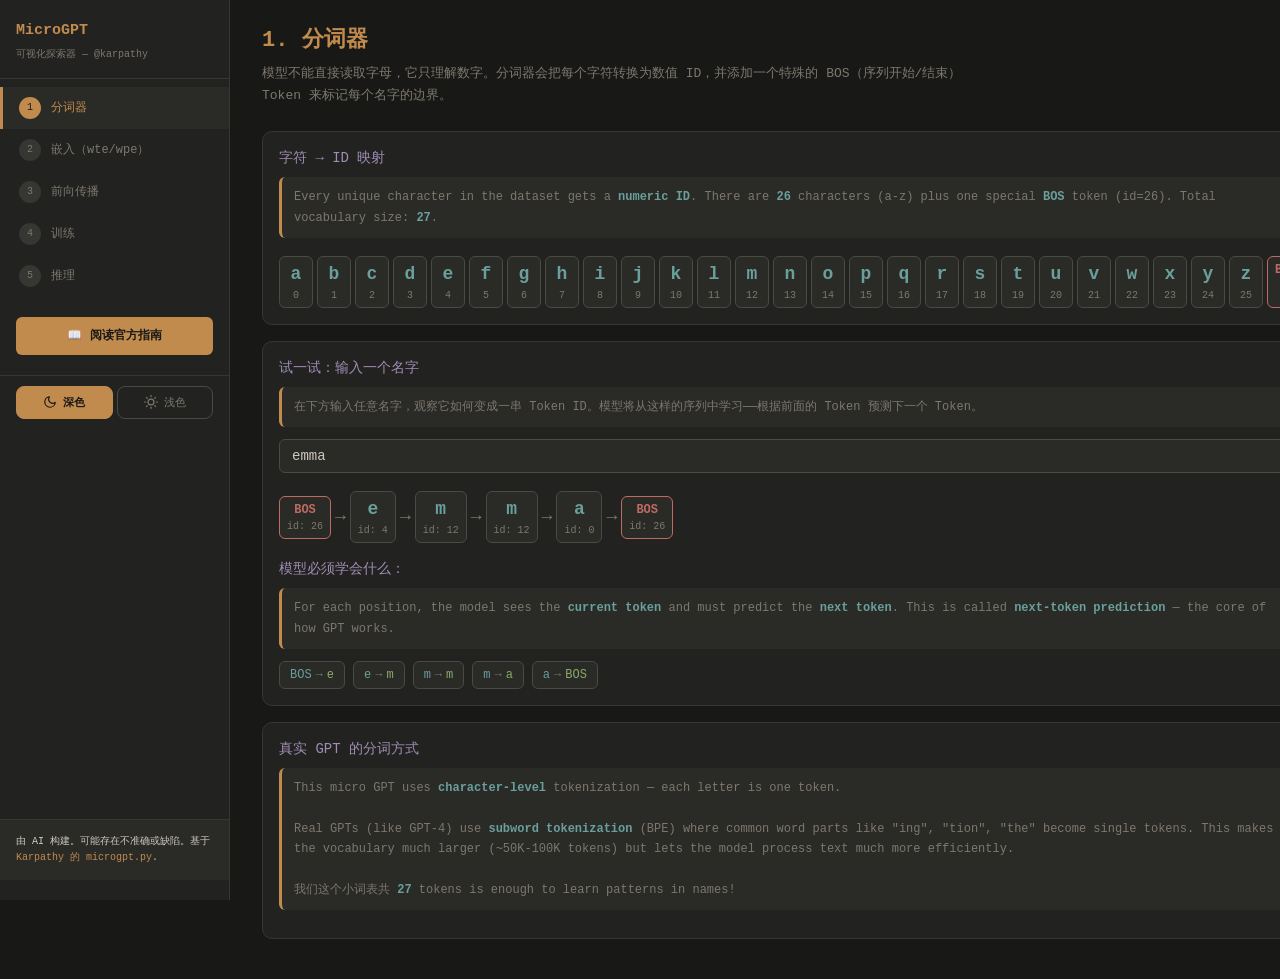
==== index.html @ 75fa40b5 "feat: 修复CORS问题" ====
<!doctype html>
<html lang="zh-CN">

<head>
  <meta charset="UTF-8" />
  <meta name="viewport" content="width=device-width, initial-scale=1.0" />
  <title>MicroGPT 可视化探索器</title>
  <link rel="stylesheet" href="./assets/index.css" />
</head>

<body>
  <div id="root"></div>

  <script type="module" src="./assets/index.js"></script>
  <script>
    (function () {
      const exactMap = new Map([
        ["MicroGPT", "MicroGPT"],
        ["Visual Explorer — @karpathy", "可视化探索器 — @karpathy"],
        ["📖 Read Official Guide", "📖 阅读官方指南"],
        ["Dark", "深色"],
        ["Light", "浅色"],
        ["Tokenizer", "分词器"],
        ["Embeddings (wte/wpe)", "嵌入（wte/wpe）"],
        ["Forward Pass", "前向传播"],
        ["Training", "训练"],
        ["Inference", "推理"],

        ["1. Tokenizer", "1. 分词器"],
        ["Character → ID Mapping", "字符 → ID 映射"],
        ["Try It: Type a Name", "试一试：输入一个名字"],
        ["What the model must learn:", "模型必须学会什么："],
        ["How tokenization works in real GPTs", "真实 GPT 的分词方式"],
        ["Type a name...", "输入一个名字..."],

        ["2. Embeddings (wte & wpe)", "2. 嵌入（wte 与 wpe）"],
        ["wte — Token Embeddings", "wte — Token 嵌入"],
        ["wpe — Position Embeddings", "wpe — 位置嵌入"],
        ["How wte + wpe combine", "wte + wpe 如何结合"],
        ["combined (input to the model)", "combined（模型输入）"],
        ["position embedding", "位置嵌入"],

        ["3. Forward Pass", "3. 前向传播"],
        ["Select Input", "选择输入"],
        ["Token:", "Token："],
        ["Position:", "位置："],
        ["Data flowing through the model", "数据在模型中的流动"],
        ["Intermediate Vectors (16 dims)", "中间向量（16 维）"],
        ["Output: Next Token Probabilities", "输出：下一个 Token 的概率"],
        ["Attention Weights (4 heads)", "注意力权重（4 个头）"],
        ["MLP Hidden Layer (64 neurons)", "MLP 隐藏层（64 个神经元）"],

        ["4. Training", "4. 训练"],
        ["Controls", "控制"],
        ["Train 200 Steps", "训练 200 步"],
        ["Train 500", "训练 500"],
        ["Train 1000", "训练 1000"],
        ["Stop", "停止"],
        ["Reset Model", "重置模型"],
        ["Loss Over Time", "损失随时间变化"],
        ["Last Training Step Detail", "最近一步训练详情"],
        ["What happens in each training step", "每一步训练发生了什么"],
        ["Step:", "步数："],
        ["Loss:", "损失："],
        ["LR:", "学习率："],
        ["Name:", "名字："],

        ["5. Inference", "5. 推理"],
        ["Generate", "生成"],
        ["Generate 1", "生成 1 个"],
        ["Generate 10", "生成 10 个"],
        ["Clear", "清空"],
        ["Temperature:", "温度："],
        ["How generation works", "生成是如何工作的"],

        [
          "Built with AI. May contain inaccuracies or bugs. Based on",
          "由 AI 构建。可能存在不准确或缺陷。基于"
        ],
        ["Karpathy's microgpt.py", "Karpathy 的 microgpt.py"],

        [
          "The model cannot read letters. It only understands numbers. The tokenizer converts each character to a numeric ID, and adds a special BOS (Begin/End of Sequence) token to mark the boundaries of each name.",
          "模型不能直接读取字母，它只理解数字。分词器会把每个字符转换为数值 ID，并添加一个特殊的 BOS（序列开始/结束）Token 来标记每个名字的边界。"
        ],
        [
          "Type any name below. Watch how it becomes a sequence of token IDs. The model will learn from sequences like this — predicting each next token from the previous ones.",
          "在下方输入任意名字，观察它如何变成一串 Token ID。模型将从这样的序列中学习——根据前面的 Token 预测下一个 Token。"
        ],
        [
          "For each position, the model sees the current token and must predict the next token. This is called next-token prediction — the core of how GPT works.",
          "在每个位置上，模型看到当前 Token，并必须预测下一个 Token。这称为“下一个 Token 预测”，也是 GPT 的核心机制。"
        ],
        [
          "This micro GPT uses character-level tokenization — each letter is one token.",
          "这个 micro GPT 使用字符级分词——每个字母就是一个 Token。"
        ],
        [
          "Real GPTs (like GPT-4) use subword tokenization",
          "真实 GPT（如 GPT-4）使用子词分词"
        ],
        [
          "Our tiny vocab of",
          "我们这个小词表共"
        ],

        [
          "Watch one token flow through the entire model. Each step transforms the 16-number vector until it becomes 27 probability scores — one for each possible next character.",
          "观察一个 Token 如何流经整个模型。每一步都会变换这个 16 维向量，直到得到 27 个概率分数——对应每个可能的下一个字符。"
        ],
        [
          "Each box shows the data at that stage. The 16 numbers get transformed at each step. Colors show values:",
          "每个方框展示该阶段的数据。16 个数会在每一步被变换。颜色表示数值："
        ],

        [
          "Each step: pick a name, feed its characters one by one, measure how wrong the predictions are (loss), then adjust all parameters to reduce the error. Watch the loss drop from ~3.3 (random guessing) as the model learns character patterns.",
          "每一步训练：选取一个名字，逐个输入字符，衡量预测错误程度（loss），再调整所有参数以降低误差。随着模型学到字符模式，损失会从约 3.3（随机猜测）逐步下降。"
        ],
        [
          "The model outputs these probabilities for the next character. The",
          "模型给出下一个字符的这些概率。"
        ],
        [
          "After training, the model generates new names it has never seen. Starting from BOS, it predicts the next character, samples one, feeds it back in, and repeats until BOS appears again.",
          "训练后，模型会生成从未见过的新名字。从 BOS 开始，它预测下一个字符、采样一个结果并回馈为下一步输入，重复直到再次出现 BOS。"
        ],
        [
          "The model hasn't been trained yet! Go to the Training tab first and train for at least 200 steps. You can still generate, but results will be random gibberish.",
          "模型尚未训练！请先进入“训练”页并至少训练 200 步。你仍可生成，但结果大概率是随机乱码。"
        ],
        [
          "Temperature controls randomness. Low (0.1) = always picks the most likely character (boring but safe). High (2.0) = more random picks (creative but chaotic). Try different values!",
          "Temperature 控制随机性。低温（0.1）= 总是选最可能字符（稳定但单调）；高温（2.0）= 更随机（更有创意但更混乱）。可以多试几个值！"
        ],
        [
          "How generation works",
          "生成过程原理"
        ],
        [
          "This is called autoregressive generation — the model generates one token at a time, each depending on all previous tokens. This is exactly how ChatGPT works, just at a much larger scale.",
          "这叫“自回归生成”——模型一次生成一个 Token，每一步都依赖先前所有 Token。ChatGPT 的工作方式本质相同，只是规模大得多。"
        ]
      ]);

      const regexRules = [
        [
          /^Every unique character in the dataset gets a numeric ID\./,
          "数据集中的每个唯一字符都会分配一个数值 ID。"
        ],
        [
          /^This makes the vocabulary much larger.*efficiently\.$/,
          "这会让词表规模大很多（约 5 万到 10 万 Token），但能让模型更高效地处理文本。"
        ],
        [
          /^The model represents each token and each position as a list of 16 numbers.*training\.$/,
          "模型把每个 Token 和每个位置都表示为 16 个数（一个“向量”）。这些数是模型可学习参数——起初随机，训练中逐步调整。"
        ],
        [
          /^The model's prediction for what character comes after.*$/,
          "这是模型对“下一个字符”的预测概率。条形越高，表示越可能。"
        ],
        [/^Generated Names \((\d+)\)$/, "生成的名字（$1）"],
        [/^Generation Trace: "(.*)"$/, "生成轨迹：“$1”"],
        [/^Probabilities at position (\d+)$/, "位置 $1 的概率"],
        [/^Click "Generate" to create names\.\.\.$/, "点击“生成”来创建名字..."],
        [/^pos (\d+)$/, "位置 $1"],
        [/^Top: '(.*)' (\d+)%$/, "最高：'$1' $2%"]
      ];

      const attrMap = new Map([
        ["Type a name...", "输入一个名字..."],
        ["Toggle menu", "切换菜单"]
      ]);

      function translateString(text) {
        if (!text) return text;
        const normalized = text.trim();
        if (!normalized) return text;
        if (exactMap.has(normalized)) {
          return text.replace(normalized, exactMap.get(normalized));
        }
        for (const [pattern, replacement] of regexRules) {
          if (pattern.test(normalized)) {
            return text.replace(normalized, normalized.replace(pattern, replacement));
          }
        }
        return text;
      }

      function walkAndTranslate(root) {
        const walker = document.createTreeWalker(root, NodeFilter.SHOW_TEXT);
        let node;
        while ((node = walker.nextNode())) {
          const parent = node.parentElement;
          if (!parent) continue;
          if (parent.tagName === "SCRIPT" || parent.tagName === "STYLE") continue;
          const before = node.nodeValue;
          const after = translateString(before);
          if (after !== before) node.nodeValue = after;
        }

        const elements = root.querySelectorAll("input,button,select,option,a,[title],[aria-label]");
        elements.forEach((el) => {
          if (el.placeholder && attrMap.has(el.placeholder)) {
            el.placeholder = attrMap.get(el.placeholder);
          }
          const aria = el.getAttribute("aria-label");
          if (aria && attrMap.has(aria)) {
            el.setAttribute("aria-label", attrMap.get(aria));
          }
          const title = el.getAttribute("title");
          if (title) {
            const t2 = translateString(title);
            if (t2 !== title) el.setAttribute("title", t2);
          }
        });
      }

      function applyTranslations() {
        walkAndTranslate(document.body);
      }

      const observer = new MutationObserver(() => {
        applyTranslations();
      });

      const start = () => {
        applyTranslations();
        observer.observe(document.body, { childList: true, subtree: true, characterData: true });
        let tries = 0;
        const timer = setInterval(() => {
          applyTranslations();
          tries += 1;
          if (tries > 30) clearInterval(timer);
        }, 300);
      };

      if (document.readyState === "loading") {
        document.addEventListener("DOMContentLoaded", start);
      } else {
        start();
      }
    })();
  </script>
</body>

</html>
---- assets/index.css ----
:root,[data-theme=dark]{--bg: #181816;--surface: #222220;--surface2: #2a2a27;--border: #363632;--border-hover: #4a4a44;--text: #cdc8be;--text-dim: #7d786e;--blue: #c28b4e;--purple: #a08cb4;--cyan: #6a9f9b;--green: #8aaa6b;--red: #bf6a63;--orange: #c4885c;--yellow: #b8a45c;--vector-text: #2c2a25}[data-theme=light]{--bg: #f5f1ea;--surface: #fffdf8;--surface2: #ece8e0;--border: #d6d0c5;--border-hover: #b8b2a6;--text: #2c2a25;--text-dim: #7a756b;--blue: #9c6b30;--purple: #7b5ea0;--cyan: #3a7d78;--green: #527a34;--red: #a04040;--orange: #a06830;--yellow: #8a7a2e;--vector-text: #2c2a25}*{margin:0;padding:0;box-sizing:border-box}body{font-family:SF Mono,Fira Code,Consolas,monospace;background:var(--bg);color:var(--text);line-height:1.5}.app{display:flex;min-height:100vh}.sidebar{width:230px;background:var(--surface);border-right:1px solid var(--border);padding:20px 0;position:fixed;top:0;left:0;bottom:0;overflow-y:auto;z-index:10;display:flex;flex-direction:column}.sidebar h1{font-size:15px;color:var(--blue);padding:0 16px 4px}.sidebar .subtitle{font-size:10px;color:var(--text-dim);padding:0 16px 16px;border-bottom:1px solid var(--border)}.sidebar nav{padding:8px 0}.sidebar nav button{display:flex;align-items:center;gap:10px;width:100%;padding:10px 16px;background:none;border:none;color:var(--text-dim);font-family:inherit;font-size:12px;cursor:pointer;text-align:left;transition:all .15s;border-left:3px solid transparent}.sidebar nav button:hover{background:var(--surface2);color:var(--text)}.sidebar nav button.active{background:var(--surface2);color:var(--blue);border-left-color:var(--blue)}.sidebar nav button .num{width:22px;height:22px;display:flex;align-items:center;justify-content:center;background:var(--border);border-radius:50%;font-size:10px;color:var(--text-dim);flex-shrink:0}.sidebar nav button.active .num{background:var(--blue);color:var(--bg)}.main{margin-left:230px;flex:1;padding:24px 32px;max-width:1400px}.page-title{font-size:22px;color:var(--blue);margin-bottom:6px}.page-desc{font-size:13px;color:var(--text-dim);margin-bottom:24px;max-width:700px;line-height:1.7}.panel{background:var(--surface);border:1px solid var(--border);border-radius:10px;padding:16px;margin-bottom:16px}.panel-title{font-size:14px;color:var(--purple);margin-bottom:8px}.panel-row{display:flex;gap:16px;margin-bottom:16px}.panel-row>*{flex:1;min-width:0}.explain{font-size:12px;color:var(--text-dim);line-height:1.7;margin-bottom:12px;padding:10px 12px;background:var(--surface2);border-radius:6px;border-left:3px solid var(--blue)}.explain b{color:var(--cyan)}.explain code{color:var(--green);background:#9ece6a1a;padding:1px 4px;border-radius:3px}input[type=text]{width:100%;padding:8px 12px;background:var(--surface2);border:1px solid var(--border-hover);border-radius:6px;color:var(--text);font-family:inherit;font-size:14px;outline:none}input[type=text]:focus{border-color:var(--blue)}.btn{padding:7px 18px;background:var(--blue);color:var(--bg);border:none;border-radius:6px;font-family:inherit;font-size:12px;font-weight:700;cursor:pointer;transition:all .15s}.btn:hover{filter:brightness(1.15)}.btn:disabled{opacity:.4;cursor:not-allowed}.btn-secondary{background:var(--border-hover);color:var(--text)}.token-flow{display:flex;flex-wrap:nowrap;gap:4px;align-items:center;margin-top:12px;padding-top:6px;overflow-x:auto}.token-box{display:flex;flex-direction:column;align-items:center;padding:4px 7px;background:var(--surface2);border-radius:6px;border:1px solid var(--border-hover);min-width:34px;transition:all .2s}.token-box:hover{border-color:var(--blue);transform:translateY(-2px)}.token-box .char{font-size:18px;color:var(--cyan);font-weight:700}.token-box .id{font-size:10px;color:var(--text-dim)}.token-box.bos{border-color:var(--red)}.token-box.bos .char{color:var(--red);font-size:12px}.arrow-sym{color:var(--text-dim);font-size:18px;display:flex;align-items:center}.heatmap-wrap{overflow-x:auto;padding:4px 0}table.heatmap{border-collapse:collapse;font-size:10px}table.heatmap th{padding:3px 5px;color:var(--text-dim);font-weight:400;font-size:9px}table.heatmap td{width:32px;height:24px;text-align:center;font-size:9px;border:1px solid var(--bg);cursor:pointer;transition:all .1s}table.heatmap tr:hover td{border-color:var(--blue)}table.heatmap .row-label{color:var(--purple);font-weight:700;font-size:13px;width:36px;text-align:center;border:none;background:none!important}.controls{display:flex;gap:8px;align-items:center;flex-wrap:wrap;margin-bottom:12px}.stat{font-size:12px;color:var(--text-dim);padding:4px 10px;background:var(--surface2);border-radius:4px}.stat b{color:var(--green)}canvas.chart{width:100%;height:220px;border-radius:6px;background:var(--surface2);display:block}.prob-row{display:flex;align-items:center;gap:6px;height:24px;margin-bottom:2px}.prob-label{width:36px;text-align:center;font-size:13px;color:var(--cyan);font-weight:700;flex-shrink:0}.prob-bar-bg{flex:1;height:18px;background:var(--surface2);border-radius:3px;overflow:hidden}.prob-bar{height:100%;border-radius:3px;transition:width .3s}.prob-val{width:50px;text-align:right;font-size:10px;color:var(--text-dim);flex-shrink:0}.gen-names{display:flex;flex-wrap:wrap;gap:6px;margin-bottom:12px}.gen-name{padding:5px 12px;background:var(--surface2);border-radius:5px;font-size:14px;color:var(--green);border:1px solid var(--border-hover);animation:fadeUp .3s}@keyframes fadeUp{0%{opacity:0;transform:translateY(6px)}to{opacity:1;transform:none}}.flow{display:flex;gap:4px;align-items:stretch;overflow-x:auto;padding:8px 0}.flow-step{flex:0 0 auto;min-width:120px;padding:10px;background:var(--surface2);border-radius:8px;border:1px solid var(--border-hover);font-size:10px;text-align:center;transition:all .2s}.flow-step:hover{border-color:var(--blue)}.flow-step .label{color:var(--purple);font-weight:700;margin-bottom:6px;font-size:11px}.flow-step .values{color:var(--text-dim);font-size:9px;line-height:1.5}.flow-step .values .highlight{color:var(--green)}.flow-arrow{display:flex;align-items:center;color:var(--text-dim);font-size:18px;padding:0 2px}.trace{font-size:11px;line-height:1.8;color:var(--text-dim);max-height:250px;overflow-y:auto;padding:8px;background:var(--surface2);border-radius:6px;margin-top:8px}.trace .picked{color:var(--green);font-weight:700}.trace .candidates{color:var(--cyan)}.vector-display{display:flex;gap:2px;flex-wrap:wrap;margin:4px 0}.vector-cell{width:28px;height:20px;border-radius:3px;display:flex;align-items:center;justify-content:center;font-size:8px;font-weight:600;color:var(--vector-text)}.theme-picker{display:flex;gap:4px;padding:10px 16px;margin-top:8px;border-top:1px solid var(--border)}.theme-btn{flex:1;display:flex;align-items:center;justify-content:center;gap:6px;padding:8px 0;border:1px solid var(--border-hover);border-radius:8px;background:transparent;color:var(--text-dim);font-family:inherit;font-size:11px;cursor:pointer;transition:all .2s}.theme-btn:hover{background:var(--surface2);color:var(--text);border-color:var(--text-dim)}.theme-btn.active{background:var(--blue);color:var(--bg);border-color:var(--blue);font-weight:700}.theme-btn svg{width:14px;height:14px}.guide-link{display:block;margin:12px 16px;padding:10px 14px;background:var(--blue);color:var(--bg);text-decoration:none;border-radius:6px;font-size:12px;font-weight:700;text-align:center;transition:all .15s}.guide-link:hover{filter:brightness(1.15);transform:translateY(-1px)}.community-note{font-size:10px;color:var(--text);padding:14px 16px;line-height:1.6;border-top:1px solid var(--border);margin-top:auto;background:var(--surface2);border-radius:0}.community-note a{color:var(--blue);text-decoration:none}.community-note a:hover{text-decoration:underline}.char-mapping-scroll{display:flex;flex-wrap:nowrap;gap:4px;padding-top:6px;overflow-x:auto;-webkit-overflow-scrolling:touch;max-width:100%}.mobile-menu-btn{display:none;position:fixed;top:16px;left:16px;z-index:1000;width:44px;height:44px;background:var(--surface);border:1px solid var(--border);border-radius:8px;cursor:pointer;align-items:center;justify-content:center;color:var(--text);transition:all .2s;box-shadow:0 2px 8px #00000026}.mobile-menu-btn:hover{background:var(--surface2);border-color:var(--blue)}.mobile-menu-btn svg{width:24px;height:24px}.app.menu-open .mobile-menu-btn{opacity:0;pointer-events:none}.mobile-overlay{display:none;position:fixed;inset:0;background:#00000080;z-index:15;-webkit-backdrop-filter:blur(2px);backdrop-filter:blur(2px)}@media(max-width:900px){.main{padding:20px}.panel-row{flex-direction:column}.page-title{font-size:20px}.page-desc{font-size:12px}}@media(max-width:768px){.mobile-menu-btn{display:flex}.sidebar{transform:translate(-100%);transition:transform .3s ease;width:260px;z-index:20;box-shadow:2px 0 12px #0003}.sidebar.mobile-open{transform:translate(0)}.sidebar.mobile-open~.mobile-overlay{display:block}.main{margin-left:0;padding:70px 16px 16px;width:100%}.page-title{font-size:18px;margin-bottom:8px}.page-desc{font-size:11px;line-height:1.6}.panel{padding:12px;border-radius:8px}.panel-title{font-size:13px}.explain{font-size:11px;padding:8px 10px}.token-flow{gap:3px}.token-box{min-width:30px;padding:3px 6px}.token-box .char{font-size:16px}.token-box .id{font-size:9px}.btn{padding:6px 14px;font-size:11px}.controls{gap:6px}.stat{font-size:11px;padding:3px 8px}input[type=text]{font-size:13px;padding:7px 10px}.heatmap-wrap{overflow-x:auto;-webkit-overflow-scrolling:touch;margin:0 -12px;padding:4px 12px}table.heatmap{font-size:9px}table.heatmap td{width:28px;height:22px;font-size:8px}table.heatmap .row-label{font-size:11px;width:32px}canvas.chart{height:180px}.flow{gap:3px;padding:6px 0}.flow-step{min-width:100px;padding:8px;font-size:9px}.flow-step .label{font-size:10px;margin-bottom:4px}.flow-step .values{font-size:8px}.flow-arrow{font-size:14px}.trace{font-size:10px;max-height:200px;padding:6px}.vector-cell{width:24px;height:18px;font-size:7px}.prob-row{height:22px;gap:4px}.prob-label{width:32px;font-size:12px}.prob-bar-bg{height:16px}.prob-val{width:45px;font-size:9px}.gen-names{gap:5px}.gen-name{padding:4px 10px;font-size:13px}.sidebar h1{font-size:16px;padding:0 20px 4px}.sidebar .subtitle{font-size:10px;padding:0 20px 16px}.sidebar nav{padding:8px 0}.sidebar nav button{padding:12px 20px;font-size:13px}.sidebar nav button .num{width:24px;height:24px;font-size:11px}.theme-picker{padding:12px 16px;gap:6px}.theme-btn{padding:8px 4px;font-size:10px;gap:4px}.theme-btn svg{width:12px;height:12px}.guide-link{margin:12px 16px;padding:12px 14px;font-size:12px}.community-note{font-size:10px;padding:16px 20px}}@media(max-width:480px){.mobile-menu-btn{top:12px;left:12px;width:40px;height:40px}.mobile-menu-btn svg{width:20px;height:20px}.main{padding:60px 12px 12px}.page-title{font-size:16px}.page-desc{font-size:10px}.panel{padding:10px}.panel-title{font-size:12px}.explain{font-size:10px}.token-box{min-width:28px;padding:2px 5px}.token-box .char{font-size:14px}.token-box .id{font-size:8px}.btn{padding:5px 12px;font-size:10px}table.heatmap td{width:24px;height:20px;font-size:7px}table.heatmap .row-label{font-size:10px;width:28px}canvas.chart{height:150px}.flow-step{min-width:90px;padding:6px}.vector-cell{width:20px;height:16px;font-size:6px}.sidebar{width:240px}.theme-picker{padding:10px 12px;gap:4px}.theme-btn{padding:6px 2px;font-size:9px;gap:3px;white-space:nowrap}.theme-btn svg{width:11px;height:11px}.guide-link{margin:10px 12px;padding:10px 12px;font-size:11px}.community-note{padding:12px;font-size:9px}}
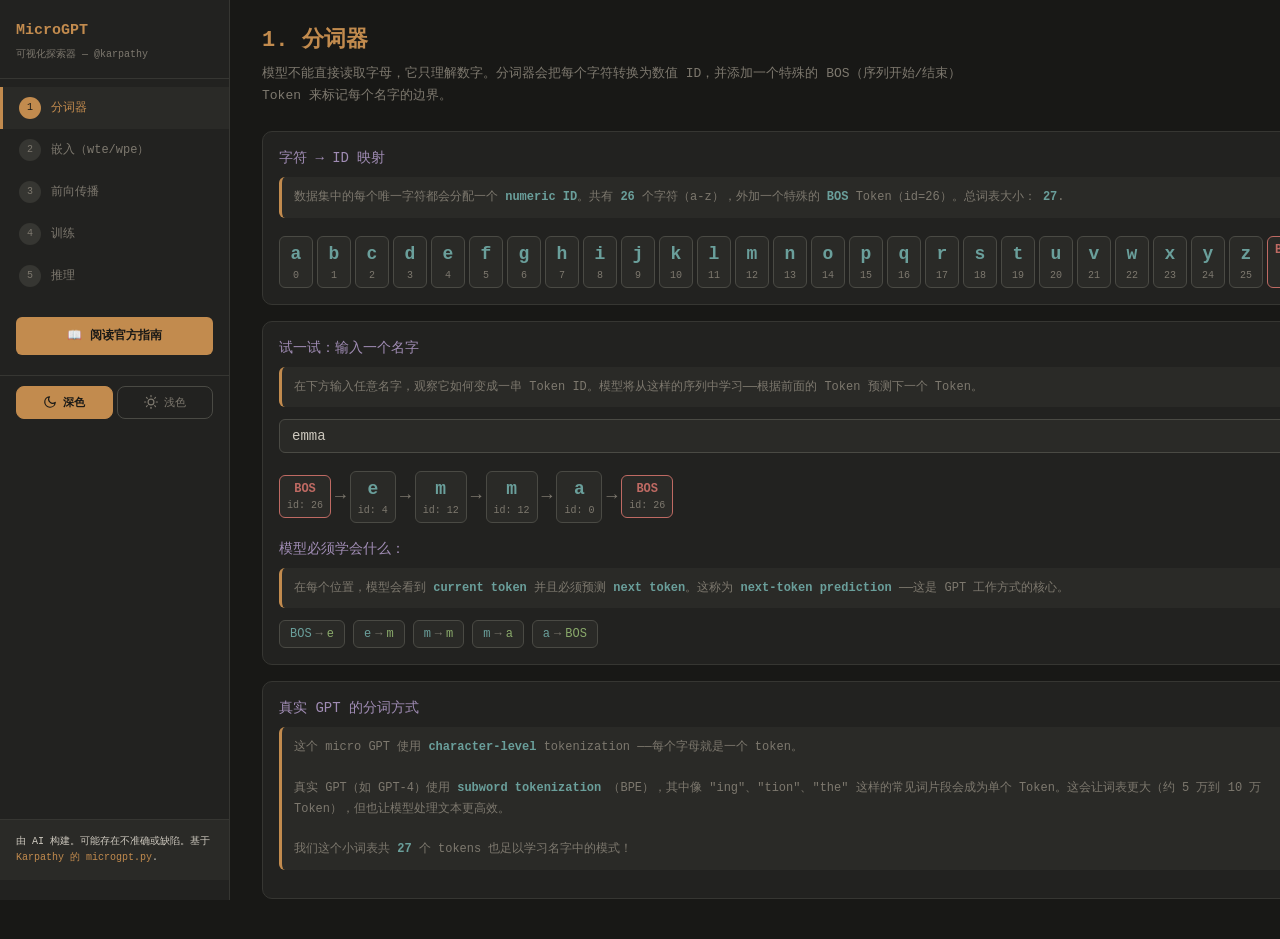
==== commit 4340da93: "Refactor code structure for improved readability and maintainability" ====
--- a/index.html
+++ b/index.html
@@ -140,7 +140,25 @@
         [
           "This is called autoregressive generation — the model generates one token at a time, each depending on all previous tokens. This is exactly how ChatGPT works, just at a much larger scale.",
           "这叫“自回归生成”——模型一次生成一个 Token，每一步都依赖先前所有 Token。ChatGPT 的工作方式本质相同，只是规模大得多。"
-        ]
+        ],
+
+        ["Every unique character in the dataset gets a", "数据集中的每个唯一字符都会分配一个"],
+        [". There are", "。共有"],
+        ["characters (a-z) plus one special", "个字符（a-z），外加一个特殊的"],
+        ["token (id=", "Token（id="],
+        ["). Total vocabulary size:", "）。总词表大小："],
+
+        ["For each position, the model sees the", "在每个位置，模型会看到"],
+        ["and must predict the", "并且必须预测"],
+        [". This is called", "。这称为"],
+        ["— the core of how GPT works.", "——这是 GPT 工作方式的核心。"],
+
+        ["Real GPTs (like GPT-4) use", "真实 GPT（如 GPT-4）使用"],
+        [
+          '(BPE) where common word parts like "ing", "tion", "the" become single tokens. This makes the vocabulary much larger (~50K-100K tokens) but lets the model process text much more efficiently.',
+          '（BPE），其中像 "ing"、"tion"、"the" 这样的常见词片段会成为单个 Token。这会让词表更大（约 5 万到 10 万 Token），但也让模型处理文本更高效。'
+        ],
+        ["tokens is enough to learn patterns in names!", "个 tokens 也足以学习名字中的模式！"]
       ]);
 
       const regexRules = [
@@ -165,7 +183,114 @@
         [/^Probabilities at position (\d+)$/, "位置 $1 的概率"],
         [/^Click "Generate" to create names\.\.\.$/, "点击“生成”来创建名字..."],
         [/^pos (\d+)$/, "位置 $1"],
-        [/^Top: '(.*)' (\d+)%$/, "最高：'$1' $2%"]
+        [/^Top: '(.*)' (\d+)%$/, "最高：'$1' $2%"],
+        [/^\s*Hover over a row to highlight it\.?\s*$/i, "将鼠标悬停在某一行可高亮显示。"]
+      ];
+
+      const fragmentRules = [
+        ["This micro GPT uses", "这个 micro GPT 使用"],
+        ["— each letter is one token.", "——每个字母就是一个 token。"],
+
+        ["wte stands for \"Word Token Embeddings\".", "wte 表示 \"Word Token Embeddings\"。"],
+        ["It's a table with", "它是一个包含"],
+        ["rows (one per token) and", "行（每个 token 一行）以及"],
+        ["columns (the embedding dimension).", "列（即 embedding 维度）。"],
+        ["Each row is how the model \"sees\" that character.", "每一行表示模型如何“看待”这个字符。"],
+        ["Think of it as the model's internal representation of each letter.", "可以把它理解为模型对每个字母的内部表示。"],
+        ["Hover over a row to highlight it.", "将鼠标悬停在某一行可高亮显示。"],
+        ["Hover over a row to highlight it", "将鼠标悬停在某一行可高亮显示"],
+        ["Hover over a row", "将鼠标悬停在某一行"],
+        ["to highlight it.", "以高亮显示。"],
+        ["to highlight it", "以高亮显示"],
+        ["\" to highlight it.\"", " 以高亮显示。"],
+        ["Colors:", "颜色说明："],
+        ["dark = near zero", "dark = 接近 0"],
+        ["Right now these are", "当前这些值是"],
+        ["after training, similar letters will have similar patterns.", "训练后，相似字母会呈现相似模式。"],
+
+        ["wpe stands for \"Word Position Embeddings\".", "wpe 表示 \"Word Position Embeddings\"。"],
+        ["It tells the model", "它告诉模型"],
+        ["a token is in the sequence.", "一个 token 在序列中的位置。"],
+        ["Position 0 = first character, position 1 = second, etc.", "位置 0 = 第一个字符，位置 1 = 第二个，依此类推。"],
+        ["Without this, the model couldn't distinguish \"ab\" from \"ba\"", "没有它，模型无法区分 \"ab\" 和 \"ba\""],
+        ["both have the same characters!", "因为二者字符相同！"],
+        ["The position embedding is", "位置 embedding 会被"],
+        ["to the token embedding.", "到 token embedding 上。"],
+
+        ["When the model processes a token, it looks up", "当模型处理一个 token 时，会查找"],
+        [", then", "，然后"],
+        ["element-by-element.", "按元素相加。"],
+        ["The result is a single vector that encodes both", "结果是一个同时编码了"],
+        ["character and", "字符以及"],
+        ["it is.", "位置信息的向量。"],
+
+        ["Each head learns to focus on different aspects.", "每个注意力头都会学习关注不同方面。"],
+        ["Since this is the first token, all heads have weight", "由于这是第一个 token，所有头在自身上的权重都是"],
+        ["on themselves (nothing else to attend to).", "（没有其他 token 可供关注）。"],
+        ["With more tokens in the sequence, you'd see the attention distributed across previous tokens.", "当序列中有更多 token 时，你会看到注意力分配到之前的 token 上。"],
+
+        ["After the linear layer expands from 16 → 64 dimensions,", "在线性层将维度从 16 扩展到 64 后，"],
+        ["activation sets all negative values to zero.", "激活函数会将所有负值置为 0。"],
+        ["Only the \"active\" neurons (green) pass information through.", "只有“active”神经元（green）会传递信息。"],
+        ["This is how the model creates non-linear representations.", "这就是模型构建非线性表示的方式。"],
+        ["neurons active after ReLU", "个神经元在 ReLU 后处于激活状态"],
+
+        ["Loss measures how wrong the model's predictions are.", "Loss 用来衡量模型预测有多不准确。"],
+        ["measures how wrong the model's predictions are.", "用于衡量模型预测有多不准确。"],
+        ["Lower = better.", "越低越好。"],
+        ["Red dashed line", "Red dashed line"],
+        ["= random guessing (~3.30 for 27 tokens).", "= 随机猜测（27 个 tokens 时约为 ~3.30）。"],
+        ["Green line", "Green line"],
+        ["moving average (smoothed trend).", "移动平均（平滑趋势）。"],
+        ["Press \"Train\" to start", "点击 \"Train\" 开始"],
+
+        ["Forward pass:", "Forward pass："],
+        ["Feed each token through the model, get predictions for the next token.", "将每个 token 输入模型，得到下一个 token 的预测。"],
+        ["Compute loss:", "Compute loss："],
+        ["Measure how wrong each prediction was using", "用"],
+        ["Backward pass:", "Backward pass："],
+        ["Calculate gradients — which direction should each of the", "计算梯度——"],
+        ["parameters move to reduce the loss?", "个参数应朝哪个方向更新才能降低 loss？"],
+        ["Adam update:", "Adam update："],
+        ["Adjust each parameter by a small amount in the right direction.", "沿正确方向对每个参数做小幅更新。"],
+        ["The learning rate starts at 0.01 and linearly decays to 0.", "学习率从 0.01 开始并线性衰减到 0。"],
+        ["After enough steps, the model learns patterns like:", "经过足够步数后，模型会学到如下模式："],
+        ["names often end with", "名字通常以"],
+
+        ["The model hasn't been trained yet!", "模型还没有训练！"],
+        ["Go to the", "请先进入"],
+        ["tab first and train for at least 200 steps.", "页签并至少训练 200 步。"],
+        ["You can still generate, but results will be random gibberish.", "你仍可以生成，但结果大概率是随机乱码。"],
+
+        ["Temperature controls randomness.", "温度控制随机性。"],
+        ["controls randomness.", "控制随机性。"],
+        ["Low (0.1) = always picks the most likely character (boring but safe).", "低温（0.1）= 总是选择最可能字符（稳定但单调）。"],
+        ["High (2.0) = more random picks (creative but chaotic).", "高温（2.0）= 更随机的采样（更有创意但更混乱）。"],
+        ["Try different values!", "尝试不同数值！"],
+
+        ["Generated Names", "生成的名字"],
+        ["Generation Trace:", "生成轨迹："],
+
+        ["Start with the BOS token (signals \"beginning of a name\").", "从 BOS token 开始（表示“名字开始”）。"],
+        ["Feed it through the model → get probabilities for all 27 possible next tokens.", "将其送入模型 → 得到 27 个可能下一个 token 的概率。"],
+        ["Sample one token from this distribution (temperature affects the randomness).", "从该分布中采样一个 token（temperature 会影响随机性）。"],
+        ["one token from this distribution", "一个 token（从该分布中）"],
+        ["(temperature affects the randomness).", "（temperature 会影响随机性）。"],
+        ["If the sampled token is BOS → stop (end of name).", "如果采样到 BOS → 停止（名字结束）。"],
+        ["Otherwise, feed the sampled token back as input and repeat from step 2.", "否则把采样 token 回灌为输入，并从第 2 步继续。"],
+        ["This is called", "这称为"],
+        ["the model generates one token at a time, each depending on all previous tokens.", "模型一次生成一个 token，每一步都依赖所有先前 token。"],
+        ["This is exactly how ChatGPT works, just at a much larger scale.", "这与 ChatGPT 的工作方式完全一致，只是规模大得多。"]
+      ];
+
+      const keywordRules = [
+        [/\bstands for\b/gi, "表示"],
+        [/\brows\b/gi, "行"],
+        [/\bcolumns\b/gi, "列"],
+        [/\bwhere\b/gi, "位置"],
+        [/Hover\s+over\s+a\s+row\s+to\s+highlight\s+it\.?/gi, "将鼠标悬停在某一行可高亮显示。"],
+        [/\bHover\s+over\s+a\s+row\b/gi, "将鼠标悬停在某一行"],
+        [/\bto\s+highlight\s+it\.?\b/gi, "以高亮显示。"]
       ];
 
       const attrMap = new Map([
@@ -175,17 +300,37 @@
 
       function translateString(text) {
         if (!text) return text;
+        let output = text;
         const normalized = text.trim();
         if (!normalized) return text;
         if (exactMap.has(normalized)) {
-          return text.replace(normalized, exactMap.get(normalized));
+          return output.replace(normalized, exactMap.get(normalized));
         }
         for (const [pattern, replacement] of regexRules) {
           if (pattern.test(normalized)) {
-            return text.replace(normalized, normalized.replace(pattern, replacement));
-          }
-        }
-        return text;
+            return output.replace(normalized, normalized.replace(pattern, replacement));
+          }
+        }
+        for (const [en, zh] of fragmentRules) {
+          if (output.includes(en)) {
+            output = output.split(en).join(zh);
+          }
+        }
+        for (const [pattern, replacement] of keywordRules) {
+          output = output.replace(pattern, replacement);
+        }
+        return output;
+      }
+
+      function patchCanvasText() {
+        const proto = CanvasRenderingContext2D && CanvasRenderingContext2D.prototype;
+        if (!proto || proto.__microgptPatched) return;
+        const original = proto.fillText;
+        proto.fillText = function (text, ...args) {
+          const translated = typeof text === "string" ? translateString(text) : text;
+          return original.call(this, translated, ...args);
+        };
+        proto.__microgptPatched = true;
       }
 
       function walkAndTranslate(root) {
@@ -226,6 +371,7 @@
       });
 
       const start = () => {
+        patchCanvasText();
         applyTranslations();
         observer.observe(document.body, { childList: true, subtree: true, characterData: true });
         let tries = 0;
